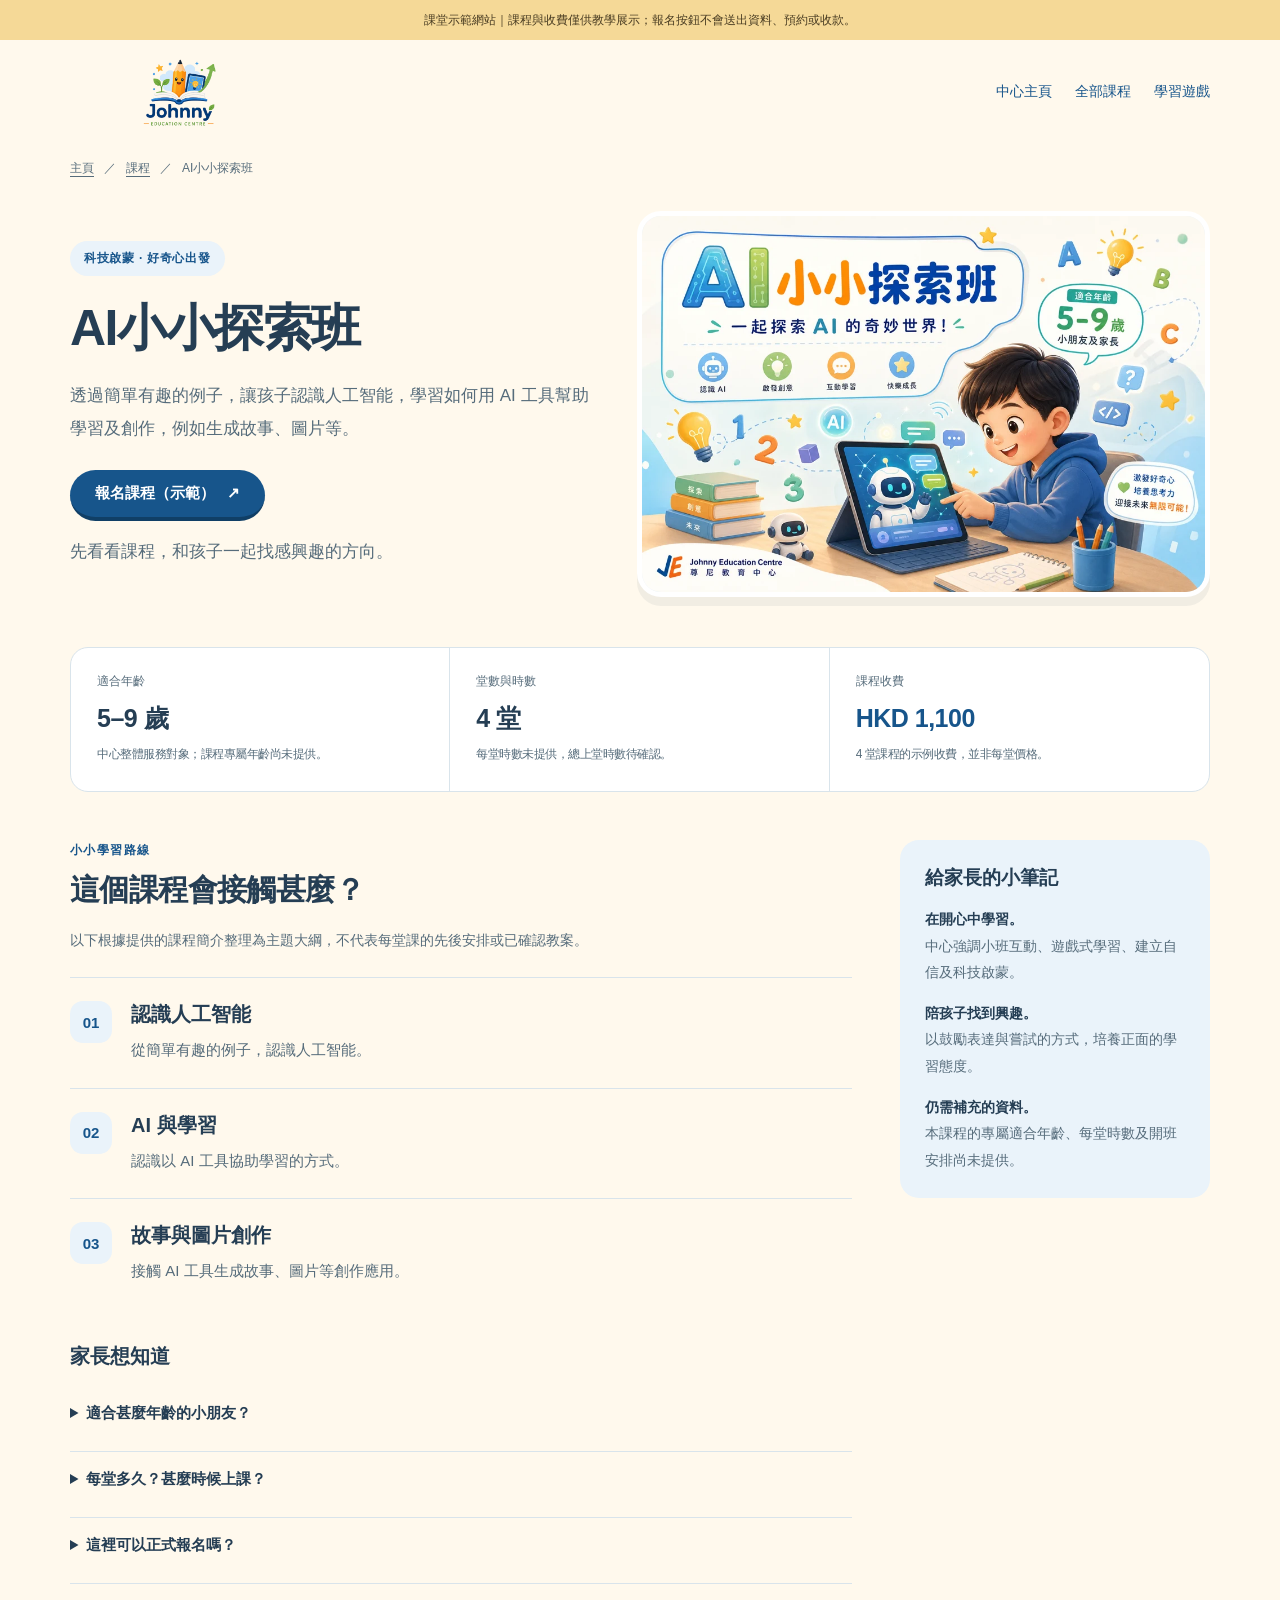
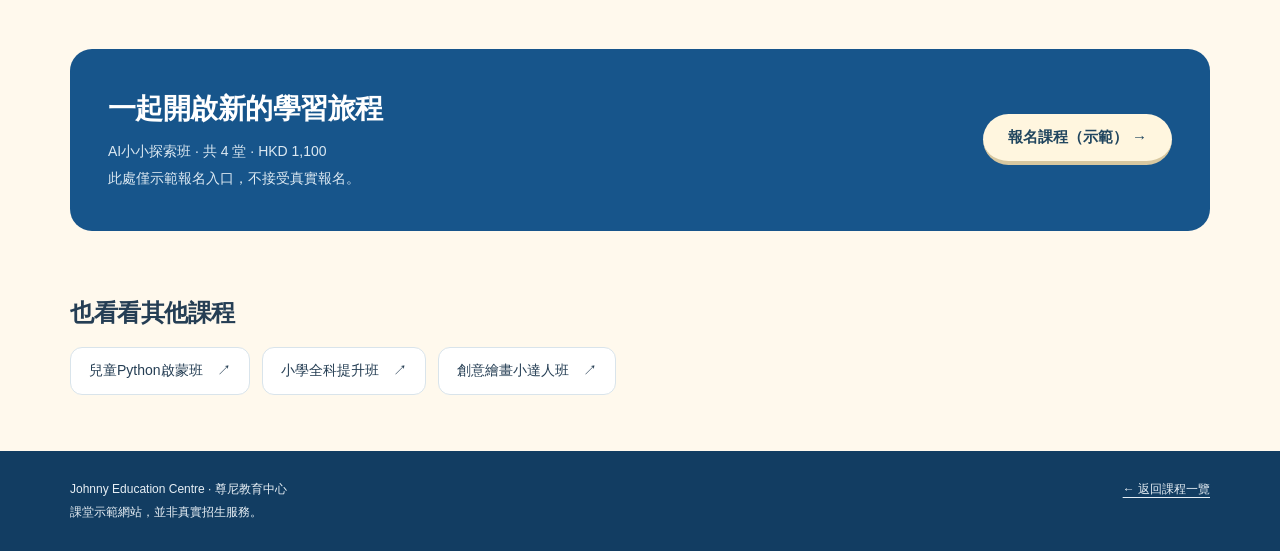
==== course-ai.html @ e17daf61 "Publish four course detail pages and link education homepage" ====
<!DOCTYPE html>
<html lang="zh-Hant"><head><meta charset="utf-8"><meta name="viewport" content="width=device-width,initial-scale=1"><meta name="robots" content="noindex,nofollow"><meta name="theme-color" content="#fff9ed"><title>AI小小探索班｜Johnny Education Centre</title><link rel="stylesheet" href="course-style.css"><style>:root{--tint:#eaf3fa;--accent-ink:#17558b}</style></head>
<body><a class="skip" href="#main">跳至課程內容</a><div class="demo" role="note">課堂示範網站｜課程與收費僅供教學展示；報名按鈕不會送出資料、預約或收款。</div>
<header class="wrap top"><a href="education.html" aria-label="Johnny Education Centre 主頁"><img class="logo" src="education-assets/logo.webp" width="218" height="76" alt="Johnny Education Centre 尊尼教育中心"></a><nav class="nav" aria-label="主要導覽"><a href="education.html">中心主頁</a><a href="education.html#courses">全部課程</a><a href="kids-game.html">學習遊戲</a></nav></header>
<main class="wrap" id="main"><nav class="crumb" aria-label="麵包屑導覽"><a href="education.html">主頁</a><span aria-hidden="true">／</span><a href="education.html#courses">課程</a><span aria-hidden="true">／</span><span aria-current="page">AI小小探索班</span></nav>
<section class="hero" aria-labelledby="courseTitle"><div><span class="badge">科技啟蒙 · 好奇心出發</span><h1 id="courseTitle">AI小小探索班</h1><p>透過簡單有趣的例子，讓孩子認識人工智能，學習如何用 AI 工具幫助學習及創作，例如生成故事、圖片等。</p><button class="btn" data-register aria-haspopup="dialog">報名課程（示範） <span aria-hidden="true">↗</span></button><p class="hero-note">先看看課程，和孩子一起找感興趣的方向。</p></div><div class="hero-art"><img src="education-assets/ai.webp" alt="AI小小探索班課程插畫" width="900" height="600" fetchpriority="high"></div></section>
<dl class="quickfacts" aria-label="課程資料"><div class="fact"><dt>適合年齡</dt><dd>5–9 歲<small>中心整體服務對象；課程專屬年齡尚未提供。</small></dd></div><div class="fact"><dt>堂數與時數</dt><dd>4 堂<small>每堂時數未提供，總上堂時數待確認。</small></dd></div><div class="fact"><dt>課程收費</dt><dd class="price">HKD 1,100<small>4 堂課程的示例收費，並非每堂價格。</small></dd></div></dl>
<div class="content"><section aria-labelledby="outlineTitle"><span class="section-label">小小學習路線</span><h2 id="outlineTitle">這個課程會接觸甚麼？</h2><p class="outline-note">以下根據提供的課程簡介整理為主題大綱，不代表每堂課的先後安排或已確認教案。</p><ol class="outline"><li><div><h3>認識人工智能</h3><p>從簡單有趣的例子，認識人工智能。</p></div></li><li><div><h3>AI 與學習</h3><p>認識以 AI 工具協助學習的方式。</p></div></li><li><div><h3>故事與圖片創作</h3><p>接觸 AI 工具生成故事、圖片等創作應用。</p></div></li></ol><div class="questions"><h3>家長想知道</h3><details><summary>適合甚麼年齡的小朋友？</summary><p>中心整體服務對象為 5–9 歲小學生。來源未另外列出本課程的指定年齡、年級或入學條件，需再確認。</p></details><details><summary>每堂多久？甚麼時候上課？</summary><p>目前資料列明共 4 堂，未提供每堂時數、總時數、日期或上課時間，暫不填寫未確認安排。</p></details><details><summary>這裡可以正式報名嗎？</summary><p>不可以。本網站是課堂示例，報名按鈕只會開啟示範提示，不收集家長或小朋友資料，也不會建立報名、預約或付款。</p></details></div></section>
<aside class="sidebar" aria-labelledby="parentTitle"><h3 id="parentTitle">給家長的小筆記</h3><p><strong>在開心中學習。</strong><br>中心強調小班互動、遊戲式學習、建立自信及科技啟蒙。</p><p><strong>陪孩子找到興趣。</strong><br>以鼓勵表達與嘗試的方式，培養正面的學習態度。</p><p><strong>仍需補充的資料。</strong><br>本課程的專屬適合年齡、每堂時數及開班安排尚未提供。</p></aside></div>
<section class="apply-section" aria-labelledby="applyTitle"><div><h2 id="applyTitle">一起開啟新的學習旅程</h2><p>AI小小探索班 · 共 4 堂 · HKD 1,100<br>此處僅示範報名入口，不接受真實報名。</p></div><button class="btn" data-register aria-haspopup="dialog">報名課程（示範） →</button></section>
<section class="other-section" aria-labelledby="otherTitle"><h2 id="otherTitle">也看看其他課程</h2><nav class="other-links" aria-label="其他課程"><a href="course-python.html">兒童Python啟蒙班　↗</a><a href="course-primary.html">小學全科提升班　↗</a><a href="course-art.html">創意繪畫小達人班　↗</a></nav></section></main>
<footer><div class="wrap"><span>Johnny Education Centre · 尊尼教育中心<br>課堂示範網站，並非真實招生服務。</span><a href="education.html#courses">← 返回課程一覽</a></div></footer>
<div class="mobile-bar"><span>HKD 1,100<small>共 4 堂 · 課堂示例</small></span><button class="btn" data-register aria-haspopup="dialog">報名（示範） ↗</button></div>
<dialog id="registration" aria-labelledby="dialogTitle" aria-describedby="dialogInfo"><span class="section-label">課堂互動示範</span><h2 id="dialogTitle">這是報名入口的示範</h2><p class="modal-course">AI小小探索班<br>HKD 1,100／4 堂</p><p id="dialogInfo">目前沒有接駁正式報名系統，不會收集個人資料、預留名額、建立預約或處理付款。你尚未報名任何課程。</p><p>課程專屬年齡、每堂時數及開班時間仍需確認。</p><button class="btn" id="closeRegistration">知道了，繼續看看</button></dialog>
<script>
(()=>{'use strict';const dialog=document.getElementById('registration');let trigger=null;document.querySelectorAll('[data-register]').forEach(b=>b.addEventListener('click',()=>{trigger=b;dialog.showModal();document.getElementById('closeRegistration').focus()}));document.getElementById('closeRegistration').addEventListener('click',()=>dialog.close());dialog.addEventListener('close',()=>{if(trigger)trigger.focus()})})();
</script></body></html>
---- course-style.css ----
:root{--bg:#fff9ed;--paper:#fff;--ink:#253e54;--muted:#566c7b;--blue:#17558b;--line:#d9e4eb;--tint:#eaf3fa;--accent:#17558b;--accent-ink:#17558b}*{box-sizing:border-box}html{scroll-behavior:smooth;scroll-padding-top:24px}body{margin:0;background:var(--bg);color:var(--ink);font-family:"PingFang TC","Microsoft JhengHei",sans-serif;-webkit-font-smoothing:antialiased}a{color:inherit;text-decoration:none}button{font:inherit;cursor:pointer}button,a{-webkit-tap-highlight-color:transparent}:focus-visible{outline:3px solid #a55012;outline-offset:5px}[hidden]{display:none!important}.wrap{width:min(1140px,calc(100% - 48px));margin:auto}.demo{background:#f5d997;color:#493c22;padding:10px 20px;text-align:center;font-size:12px;line-height:1.7}.top{display:flex;align-items:center;justify-content:space-between;gap:28px;padding:14px 0}.logo{width:218px;height:76px;object-fit:contain;display:block}.nav{display:flex;align-items:center;gap:23px;font-size:14px;color:var(--blue)}.nav a{min-height:44px;display:flex;align-items:center}.nav a:hover{text-decoration:underline;text-underline-offset:5px}.crumb{display:flex;align-items:center;flex-wrap:wrap;gap:10px;font-size:12px;color:var(--muted);padding:16px 0 26px}.crumb a{text-decoration:underline;text-underline-offset:4px}.hero{display:grid;grid-template-columns:.95fr 1.05fr;align-items:center;gap:48px;padding:8px 0 50px}.badge{display:inline-block;border-radius:99px;background:var(--tint);color:var(--accent-ink);font-size:12px;font-weight:750;letter-spacing:.06em;padding:9px 14px}.hero h1{font-size:clamp(33px,4.2vw,50px);font-weight:750;letter-spacing:-.03em;line-height:1.35;margin:19px 0 17px}.hero p{font-size:17px;line-height:1.95;color:var(--muted);margin:0 0 24px}.hero-art{position:relative;border-radius:24px;overflow:hidden;border:5px solid #fff;background:var(--tint);box-shadow:0 9px 0 #283d5010}.hero-art img{width:100%;height:auto;display:block}.hero-note{font-size:12px;margin:14px 0 0!important}.btn{display:inline-flex;justify-content:center;align-items:center;gap:12px;background:var(--blue);color:white;padding:14px 25px;border-radius:100px;border:0;border-bottom:4px solid #103f66;font-size:15px;font-weight:700;min-height:50px;transition:transform .15s}.btn:hover{background:#123f69;transform:translateY(-2px)}.btn:active{transform:translateY(1px)}.secondary{background:#fff;color:var(--blue);border:1px solid var(--line);border-bottom-width:3px}.secondary:hover{background:#eef6fb}.quickfacts{display:grid;grid-template-columns:1fr 1fr 1fr;background:#fff;border:1px solid var(--line);border-radius:18px;margin:0 0 48px;overflow:hidden}.fact{padding:25px 26px;border-right:1px solid var(--line)}.fact:last-child{border:0}.fact dt{font-size:12px;color:var(--muted);margin:0 0 10px}.fact dd{font-size:25px;font-weight:750;margin:0;line-height:1.45;letter-spacing:-.02em}.fact small{display:block;font-size:12px;line-height:1.8;color:var(--muted);font-weight:400;margin-top:8px}.fact .price{color:var(--accent-ink)}.content{display:grid;grid-template-columns:minmax(0,1fr) 310px;gap:48px;align-items:start;padding:0 0 65px}.section-label{font-size:12px;color:var(--accent-ink);letter-spacing:.12em;font-weight:750}h2{font-size:30px;line-height:1.45;letter-spacing:-.02em;margin:9px 0 16px}p{line-height:1.9}.outline-note{font-size:14px;color:var(--muted);margin:0 0 23px}.outline{list-style:none;padding:0;margin:0;counter-reset:topics}.outline li{counter-increment:topics;display:grid;grid-template-columns:44px 1fr;gap:17px;padding:23px 0;border-top:1px solid var(--line)}.outline li::before{content:"0" counter(topics);width:42px;height:42px;display:grid;place-items:center;border-radius:13px;background:var(--tint);color:var(--accent-ink);font-size:15px;font-weight:750}.outline h3{font-size:20px;margin:0 0 8px}.outline p{font-size:15px;color:var(--muted);margin:0}.sidebar{background:var(--tint);border-radius:19px;padding:25px}.sidebar h3{font-size:19px;margin:0 0 15px}.sidebar p{font-size:14px;color:var(--muted);margin:0 0 14px}.sidebar p:last-child{margin-bottom:0}.sidebar strong{color:var(--ink)}.questions{margin-top:34px}.questions h3{font-size:20px;margin-bottom:16px}details{border-bottom:1px solid var(--line);padding:15px 0}summary{cursor:pointer;font-size:15px;font-weight:650;line-height:1.65;padding-right:15px;min-height:35px}details p{font-size:14px;color:var(--muted);margin:10px 0 0}.apply-section{padding:40px 38px;background:var(--blue);border-radius:22px;color:white;display:flex;align-items:center;justify-content:space-between;gap:30px}.apply-section h2{margin:0 0 9px;font-size:28px}.apply-section p{color:#dce9f2;font-size:14px;margin:0}.apply-section .btn{flex-shrink:0;background:#fff6df;border-color:#d7c7a0;color:#21465f}.other-section{padding:56px 0}.other-section h2{font-size:24px}.other-links{display:flex;flex-wrap:wrap;gap:12px}.other-links a{background:white;border:1px solid var(--line);padding:14px 18px;border-radius:12px;font-size:14px;min-height:48px}.other-links a:hover{border-color:var(--blue);color:var(--blue)}footer{background:#123d62;color:#e7eff5;padding:27px 0;font-size:12px;line-height:1.9}footer .wrap{display:flex;justify-content:space-between;gap:20px}footer a{text-decoration:underline;text-underline-offset:4px}dialog{max-width:520px;width:calc(100% - 36px);border:0;border-radius:22px;padding:30px;color:var(--ink);background:#fff;box-shadow:0 20px 80px #132c4850}dialog::backdrop{background:#142d48a6}dialog h2{font-size:25px;margin-top:8px}dialog p{font-size:15px;color:var(--muted)}dialog .btn{margin-top:10px;width:100%}.modal-course{background:var(--tint);padding:13px 17px;border-radius:12px;font-weight:750;color:var(--blue)!important}.mobile-bar{display:none}.skip{position:absolute;top:-100px;left:20px;background:white;padding:12px;z-index:20}.skip:focus{top:12px}@media(max-width:900px){.hero{gap:28px}.content{gap:28px;grid-template-columns:minmax(0,1fr) 260px}.fact{padding:21px 18px}.fact dd{font-size:22px}}@media(max-width:650px){.wrap{width:calc(100% - 36px)}.demo{font-size:11px;padding:9px 16px}.top{flex-wrap:wrap;gap:3px;padding-bottom:0}.logo{width:187px;height:67px}.nav{gap:19px;font-size:12px;width:100%;justify-content:space-between}.crumb{padding:14px 0 18px;font-size:11px;gap:7px}.hero{grid-template-columns:1fr;gap:25px;padding-bottom:30px}.hero-art{grid-row:1}.hero h1{font-size:35px;margin:16px 0}.hero p{font-size:15px;margin-bottom:20px}.quickfacts{grid-template-columns:1fr;margin-bottom:36px}.fact{display:grid;grid-template-columns:80px 1fr;gap:10px;border-right:0;border-bottom:1px solid var(--line);padding:17px 20px}.fact dt{padding-top:5px;margin:0}.fact dd{font-size:22px}.fact small{margin-top:4px}.content{grid-template-columns:1fr;gap:28px;padding-bottom:35px}h2{font-size:27px}.outline li{gap:13px;padding:20px 0}.outline h3{font-size:19px}.outline p{font-size:14px}.apply-section{padding:28px 23px;display:block}.apply-section h2{font-size:25px}.apply-section .btn{margin-top:20px}.other-section{padding:36px 0}.other-links{display:grid;gap:10px}footer{padding-bottom:110px}footer .wrap{flex-direction:column;gap:10px}.mobile-bar{display:flex;position:fixed;bottom:0;left:0;right:0;padding:12px 18px calc(12px + env(safe-area-inset-bottom));align-items:center;justify-content:space-between;gap:14px;background:#fffcf4;border-top:1px solid var(--line);box-shadow:0 -5px 20px #1c3d5010;z-index:5}.mobile-bar span{font-size:14px;font-weight:700;line-height:1.6}.mobile-bar small{font-size:11px;font-weight:400;display:block;color:var(--muted)}.mobile-bar .btn{padding:11px 18px;font-size:14px;min-height:46px}}@media(prefers-reduced-motion:reduce){html{scroll-behavior:auto}*{transition:none!important;animation:none!important}}
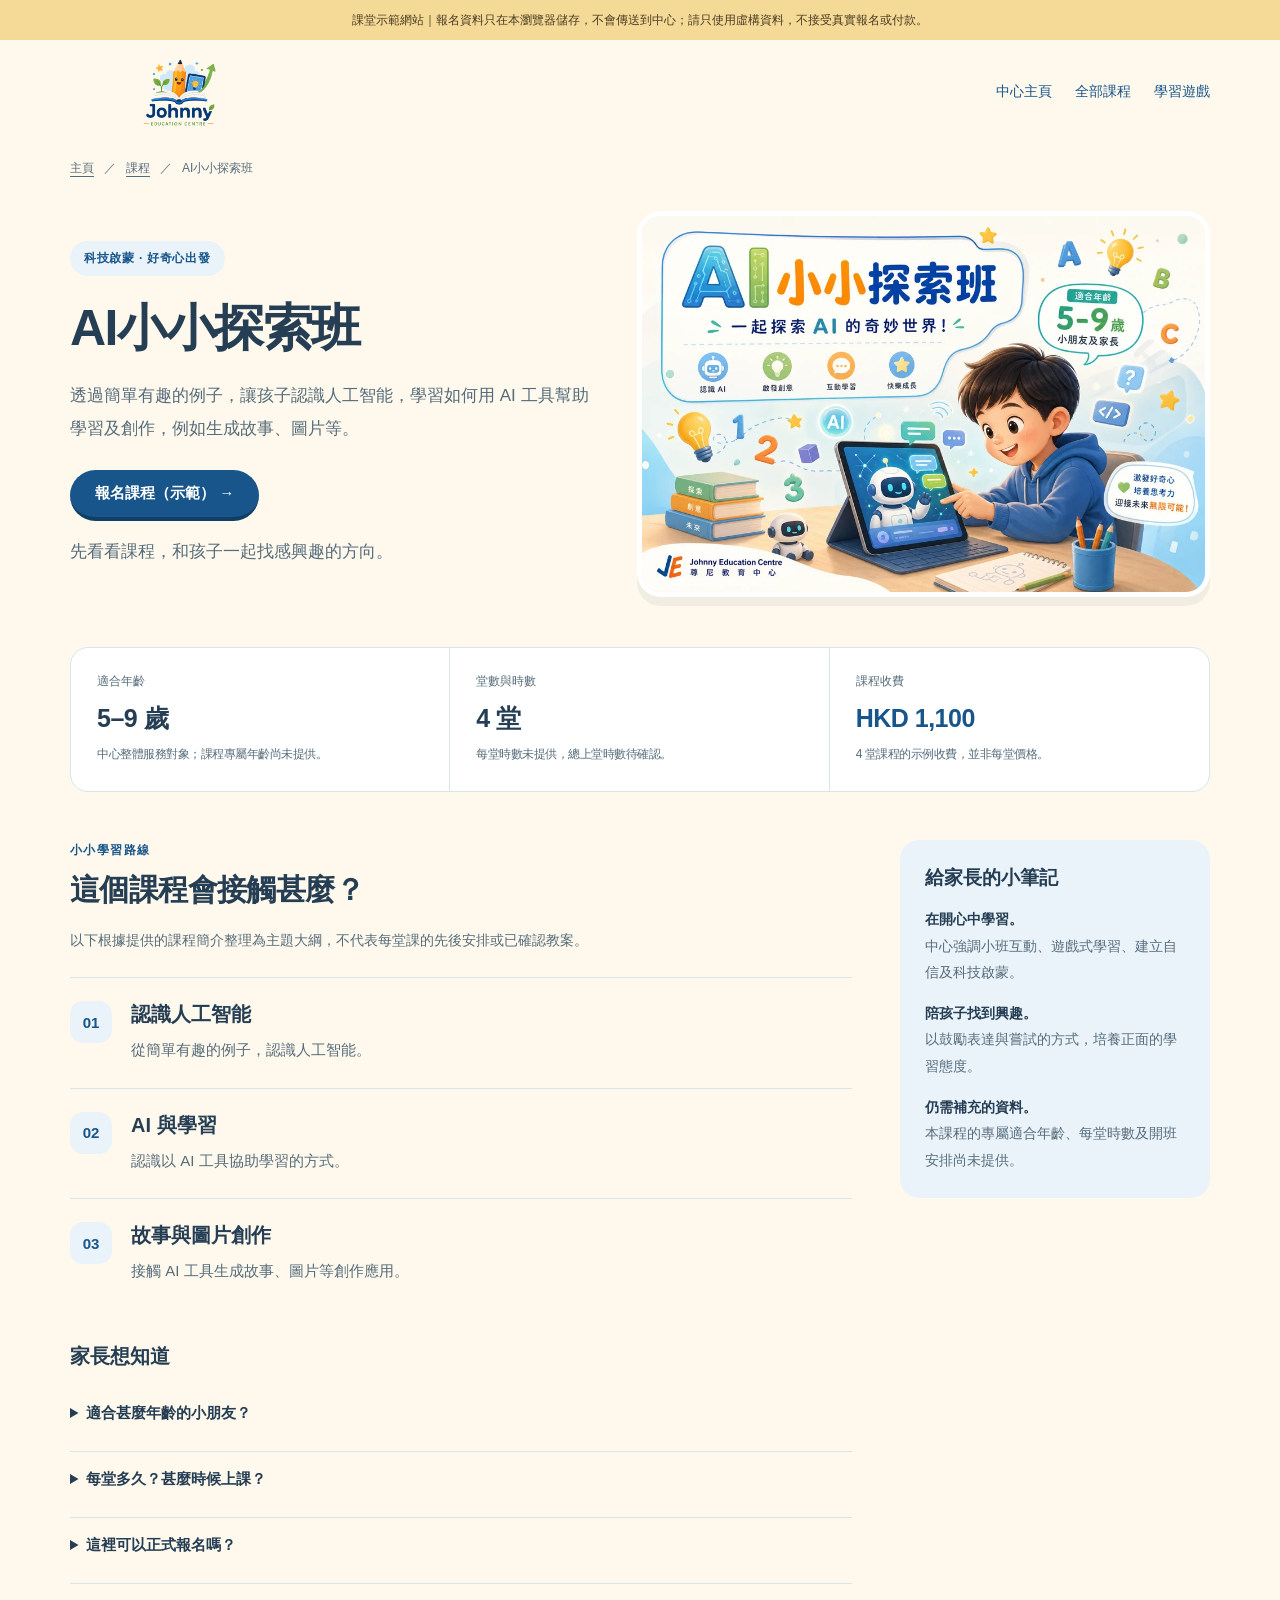
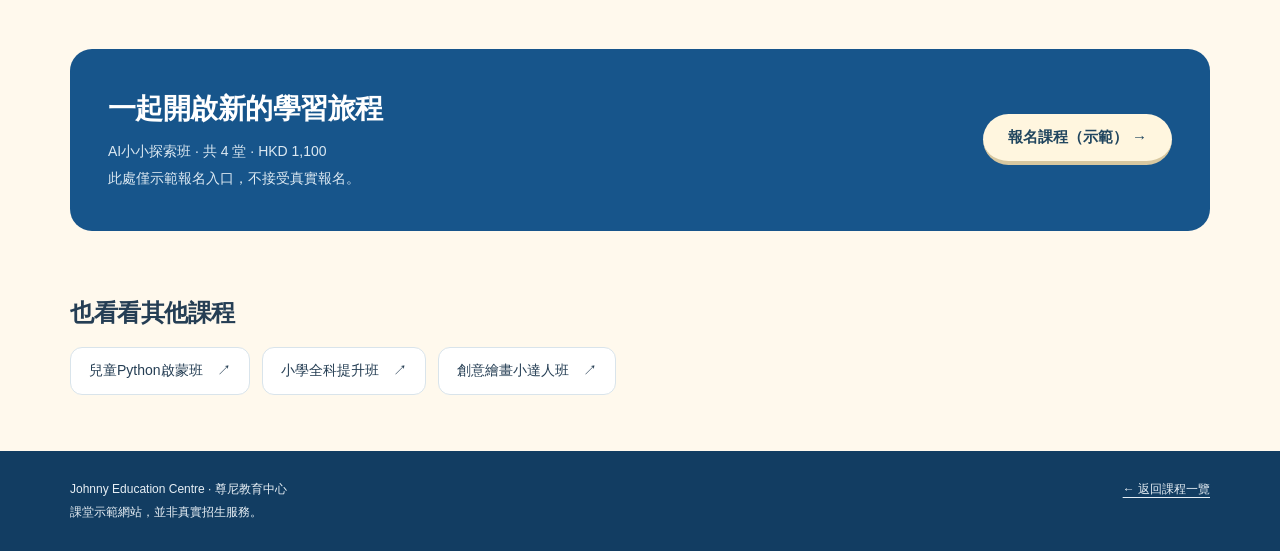
==== commit 2cf721ad: "Add local-only classroom enrolment and demo admin list/detail workflow" ====
--- a/course-ai.html
+++ b/course-ai.html
@@ -1,17 +1,16 @@
 <!DOCTYPE html>
-<html lang="zh-Hant"><head><meta charset="utf-8"><meta name="viewport" content="width=device-width,initial-scale=1"><meta name="robots" content="noindex,nofollow"><meta name="theme-color" content="#fff9ed"><title>AI小小探索班｜Johnny Education Centre</title><link rel="stylesheet" href="course-style.css"><style>:root{--tint:#eaf3fa;--accent-ink:#17558b}</style></head>
-<body><a class="skip" href="#main">跳至課程內容</a><div class="demo" role="note">課堂示範網站｜課程與收費僅供教學展示；報名按鈕不會送出資料、預約或收款。</div>
-<header class="wrap top"><a href="education.html" aria-label="Johnny Education Centre 主頁"><img class="logo" src="education-assets/logo.webp" width="218" height="76" alt="Johnny Education Centre 尊尼教育中心"></a><nav class="nav" aria-label="主要導覽"><a href="education.html">中心主頁</a><a href="education.html#courses">全部課程</a><a href="kids-game.html">學習遊戲</a></nav></header>
-<main class="wrap" id="main"><nav class="crumb" aria-label="麵包屑導覽"><a href="education.html">主頁</a><span aria-hidden="true">／</span><a href="education.html#courses">課程</a><span aria-hidden="true">／</span><span aria-current="page">AI小小探索班</span></nav>
-<section class="hero" aria-labelledby="courseTitle"><div><span class="badge">科技啟蒙 · 好奇心出發</span><h1 id="courseTitle">AI小小探索班</h1><p>透過簡單有趣的例子，讓孩子認識人工智能，學習如何用 AI 工具幫助學習及創作，例如生成故事、圖片等。</p><button class="btn" data-register aria-haspopup="dialog">報名課程（示範） <span aria-hidden="true">↗</span></button><p class="hero-note">先看看課程，和孩子一起找感興趣的方向。</p></div><div class="hero-art"><img src="education-assets/ai.webp" alt="AI小小探索班課程插畫" width="900" height="600" fetchpriority="high"></div></section>
-<dl class="quickfacts" aria-label="課程資料"><div class="fact"><dt>適合年齡</dt><dd>5–9 歲<small>中心整體服務對象；課程專屬年齡尚未提供。</small></dd></div><div class="fact"><dt>堂數與時數</dt><dd>4 堂<small>每堂時數未提供，總上堂時數待確認。</small></dd></div><div class="fact"><dt>課程收費</dt><dd class="price">HKD 1,100<small>4 堂課程的示例收費，並非每堂價格。</small></dd></div></dl>
-<div class="content"><section aria-labelledby="outlineTitle"><span class="section-label">小小學習路線</span><h2 id="outlineTitle">這個課程會接觸甚麼？</h2><p class="outline-note">以下根據提供的課程簡介整理為主題大綱，不代表每堂課的先後安排或已確認教案。</p><ol class="outline"><li><div><h3>認識人工智能</h3><p>從簡單有趣的例子，認識人工智能。</p></div></li><li><div><h3>AI 與學習</h3><p>認識以 AI 工具協助學習的方式。</p></div></li><li><div><h3>故事與圖片創作</h3><p>接觸 AI 工具生成故事、圖片等創作應用。</p></div></li></ol><div class="questions"><h3>家長想知道</h3><details><summary>適合甚麼年齡的小朋友？</summary><p>中心整體服務對象為 5–9 歲小學生。來源未另外列出本課程的指定年齡、年級或入學條件，需再確認。</p></details><details><summary>每堂多久？甚麼時候上課？</summary><p>目前資料列明共 4 堂，未提供每堂時數、總時數、日期或上課時間，暫不填寫未確認安排。</p></details><details><summary>這裡可以正式報名嗎？</summary><p>不可以。本網站是課堂示例，報名按鈕只會開啟示範提示，不收集家長或小朋友資料，也不會建立報名、預約或付款。</p></details></div></section>
-<aside class="sidebar" aria-labelledby="parentTitle"><h3 id="parentTitle">給家長的小筆記</h3><p><strong>在開心中學習。</strong><br>中心強調小班互動、遊戲式學習、建立自信及科技啟蒙。</p><p><strong>陪孩子找到興趣。</strong><br>以鼓勵表達與嘗試的方式，培養正面的學習態度。</p><p><strong>仍需補充的資料。</strong><br>本課程的專屬適合年齡、每堂時數及開班安排尚未提供。</p></aside></div>
-<section class="apply-section" aria-labelledby="applyTitle"><div><h2 id="applyTitle">一起開啟新的學習旅程</h2><p>AI小小探索班 · 共 4 堂 · HKD 1,100<br>此處僅示範報名入口，不接受真實報名。</p></div><button class="btn" data-register aria-haspopup="dialog">報名課程（示範） →</button></section>
-<section class="other-section" aria-labelledby="otherTitle"><h2 id="otherTitle">也看看其他課程</h2><nav class="other-links" aria-label="其他課程"><a href="course-python.html">兒童Python啟蒙班　↗</a><a href="course-primary.html">小學全科提升班　↗</a><a href="course-art.html">創意繪畫小達人班　↗</a></nav></section></main>
-<footer><div class="wrap"><span>Johnny Education Centre · 尊尼教育中心<br>課堂示範網站，並非真實招生服務。</span><a href="education.html#courses">← 返回課程一覽</a></div></footer>
-<div class="mobile-bar"><span>HKD 1,100<small>共 4 堂 · 課堂示例</small></span><button class="btn" data-register aria-haspopup="dialog">報名（示範） ↗</button></div>
-<dialog id="registration" aria-labelledby="dialogTitle" aria-describedby="dialogInfo"><span class="section-label">課堂互動示範</span><h2 id="dialogTitle">這是報名入口的示範</h2><p class="modal-course">AI小小探索班<br>HKD 1,100／4 堂</p><p id="dialogInfo">目前沒有接駁正式報名系統，不會收集個人資料、預留名額、建立預約或處理付款。你尚未報名任何課程。</p><p>課程專屬年齡、每堂時數及開班時間仍需確認。</p><button class="btn" id="closeRegistration">知道了，繼續看看</button></dialog>
-<script>
-(()=>{'use strict';const dialog=document.getElementById('registration');let trigger=null;document.querySelectorAll('[data-register]').forEach(b=>b.addEventListener('click',()=>{trigger=b;dialog.showModal();document.getElementById('closeRegistration').focus()}));document.getElementById('closeRegistration').addEventListener('click',()=>dialog.close());dialog.addEventListener('close',()=>{if(trigger)trigger.focus()})})();
-</script></body></html>+
+<html lang="zh-Hant"><head><meta charset="utf-8"/><meta content="width=device-width,initial-scale=1" name="viewport"/><meta content="noindex,nofollow" name="robots"/><meta content="#fff9ed" name="theme-color"/><title>AI小小探索班｜Johnny Education Centre</title><link href="course-style.css" rel="stylesheet"/><style>:root{--tint:#eaf3fa;--accent-ink:#17558b}</style></head>
+<body><a class="skip" href="#main">跳至課程內容</a><div class="demo" role="note">課堂示範網站｜報名資料只在本瀏覽器儲存，不會傳送到中心；請只使用虛構資料，不接受真實報名或付款。</div>
+<header class="wrap top"><a aria-label="Johnny Education Centre 主頁" href="education.html"><img alt="Johnny Education Centre 尊尼教育中心" class="logo" height="76" src="education-assets/logo.webp" width="218"/></a><nav aria-label="主要導覽" class="nav"><a href="education.html">中心主頁</a><a href="education.html#courses">全部課程</a><a href="kids-game.html">學習遊戲</a></nav></header>
+<main class="wrap" id="main"><nav aria-label="麵包屑導覽" class="crumb"><a href="education.html">主頁</a><span aria-hidden="true">／</span><a href="education.html#courses">課程</a><span aria-hidden="true">／</span><span aria-current="page">AI小小探索班</span></nav>
+<section aria-labelledby="courseTitle" class="hero"><div><span class="badge">科技啟蒙 · 好奇心出發</span><h1 id="courseTitle">AI小小探索班</h1><p>透過簡單有趣的例子，讓孩子認識人工智能，學習如何用 AI 工具幫助學習及創作，例如生成故事、圖片等。</p><a class="btn" href="enrolment.html?course=ai">報名課程（示範） →</a><p class="hero-note">先看看課程，和孩子一起找感興趣的方向。</p></div><div class="hero-art"><img alt="AI小小探索班課程插畫" fetchpriority="high" height="600" src="education-assets/ai.webp" width="900"/></div></section>
+<dl aria-label="課程資料" class="quickfacts"><div class="fact"><dt>適合年齡</dt><dd>5–9 歲<small>中心整體服務對象；課程專屬年齡尚未提供。</small></dd></div><div class="fact"><dt>堂數與時數</dt><dd>4 堂<small>每堂時數未提供，總上堂時數待確認。</small></dd></div><div class="fact"><dt>課程收費</dt><dd class="price">HKD 1,100<small>4 堂課程的示例收費，並非每堂價格。</small></dd></div></dl>
+<div class="content"><section aria-labelledby="outlineTitle"><span class="section-label">小小學習路線</span><h2 id="outlineTitle">這個課程會接觸甚麼？</h2><p class="outline-note">以下根據提供的課程簡介整理為主題大綱，不代表每堂課的先後安排或已確認教案。</p><ol class="outline"><li><div><h3>認識人工智能</h3><p>從簡單有趣的例子，認識人工智能。</p></div></li><li><div><h3>AI 與學習</h3><p>認識以 AI 工具協助學習的方式。</p></div></li><li><div><h3>故事與圖片創作</h3><p>接觸 AI 工具生成故事、圖片等創作應用。</p></div></li></ol><div class="questions"><h3>家長想知道</h3><details><summary>適合甚麼年齡的小朋友？</summary><p>中心整體服務對象為 5–9 歲小學生。來源未另外列出本課程的指定年齡、年級或入學條件，需再確認。</p></details><details><summary>每堂多久？甚麼時候上課？</summary><p>目前資料列明共 4 堂，未提供每堂時數、總時數、日期或上課時間，暫不填寫未確認安排。</p></details><details><summary>這裡可以正式報名嗎？</summary><p>不可以。本網站是課堂示例；報名按鈕會開啟示範表格，資料只儲存於目前瀏覽器，不會傳到中心，也不會建立真實報名、預約或付款。</p></details></div></section>
+<aside aria-labelledby="parentTitle" class="sidebar"><h3 id="parentTitle">給家長的小筆記</h3><p><strong>在開心中學習。</strong><br/>中心強調小班互動、遊戲式學習、建立自信及科技啟蒙。</p><p><strong>陪孩子找到興趣。</strong><br/>以鼓勵表達與嘗試的方式，培養正面的學習態度。</p><p><strong>仍需補充的資料。</strong><br/>本課程的專屬適合年齡、每堂時數及開班安排尚未提供。</p></aside></div>
+<section aria-labelledby="applyTitle" class="apply-section"><div><h2 id="applyTitle">一起開啟新的學習旅程</h2><p>AI小小探索班 · 共 4 堂 · HKD 1,100<br/>此處僅示範報名入口，不接受真實報名。</p></div><a class="btn" href="enrolment.html?course=ai">報名課程（示範） →</a></section>
+<section aria-labelledby="otherTitle" class="other-section"><h2 id="otherTitle">也看看其他課程</h2><nav aria-label="其他課程" class="other-links"><a href="course-python.html">兒童Python啟蒙班　↗</a><a href="course-primary.html">小學全科提升班　↗</a><a href="course-art.html">創意繪畫小達人班　↗</a></nav></section></main>
+<footer><div class="wrap"><span>Johnny Education Centre · 尊尼教育中心<br/>課堂示範網站，並非真實招生服務。</span><a href="education.html#courses">← 返回課程一覽</a></div></footer>
+<div class="mobile-bar"><span>HKD 1,100<small>共 4 堂 · 課堂示例</small></span><a class="btn" href="enrolment.html?course=ai">報名課程（示範） →</a></div>
+
+</body></html>
